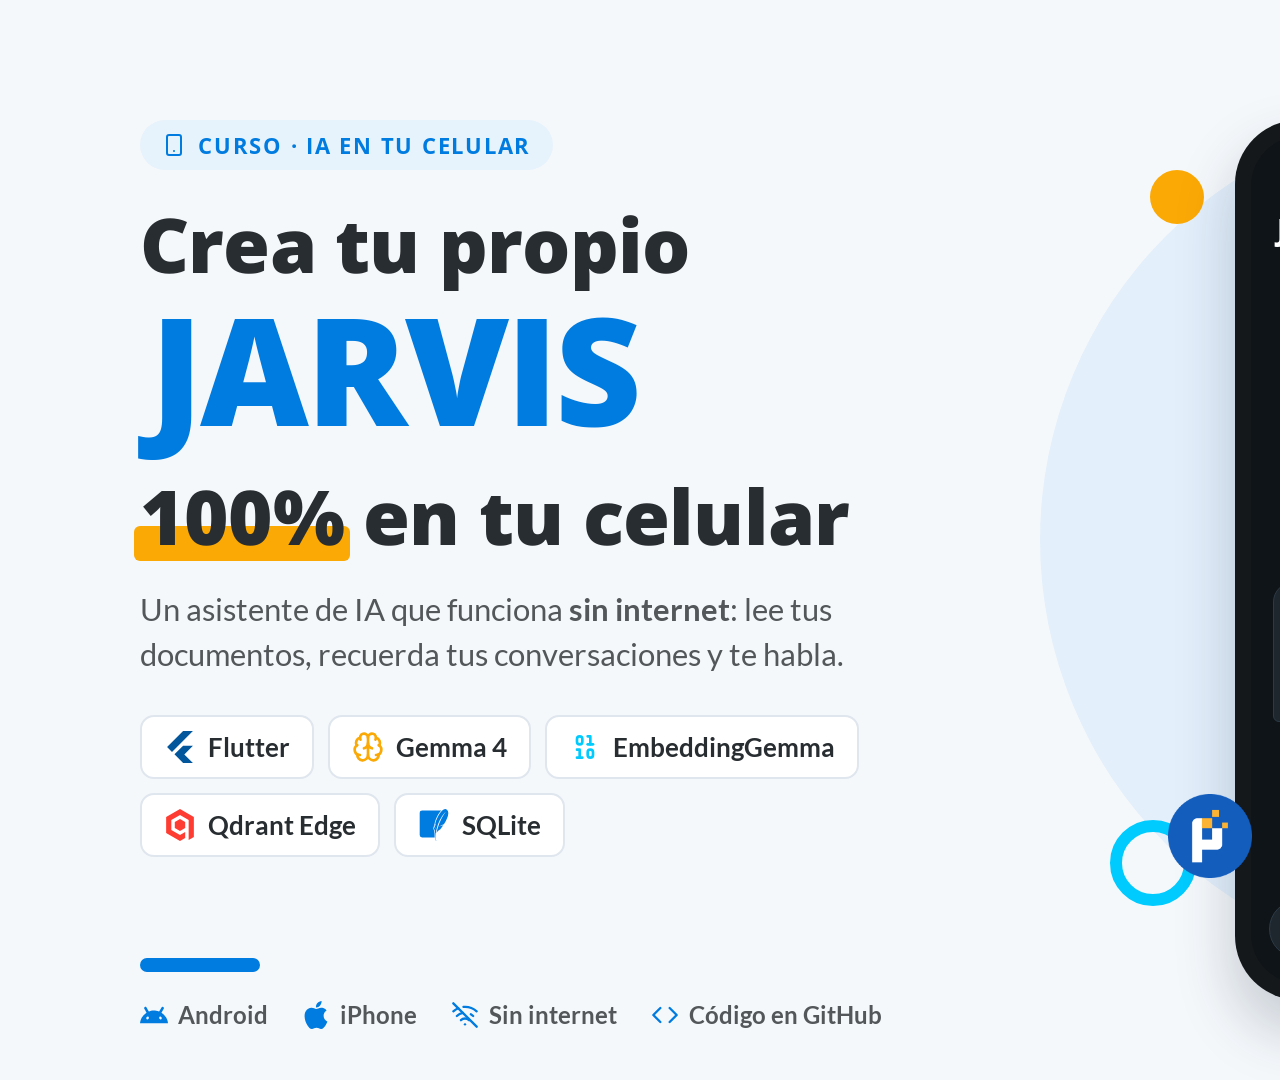
==== jarvis-movil/video/escenas/portada.html @ 3cedccb4 "JARVIS móvil: diseño de la portada (estilo EDteam, claro y oscuro) Fuentes Open Sans y Lato (OFL) y " ====
<!doctype html>
<html lang="es">
<head>
  <meta charset="utf-8">
  <link rel="stylesheet" href="estilos.css">
  <style>
    /* ---------- formas decorativas planas ---------- */
    .forma { position: absolute; }
    .circulo-grande { width: 860px; height: 860px; border-radius: 50%; background: var(--forma); left: 1040px; top: 110px; }
    .punto-amarillo { width: 54px; height: 54px; border-radius: 50%; background: var(--enfasis); left: 1150px; top: 170px; }
    .cuadro-rojo { width: 40px; height: 40px; border-radius: 10px; background: var(--terciario); left: 1790px; top: 300px; transform: rotate(18deg); }
    .anillo-celeste { width: 86px; height: 86px; border-radius: 50%; border: 12px solid var(--secundario); left: 1110px; top: 820px; }
    .puntos { width: 150px; height: 110px; left: 1720px; top: 760px;
      background-image: radial-gradient(var(--primario) 3px, transparent 3.5px); background-size: 25px 25px; opacity: .55; }
    .barra-azul { width: 120px; height: 14px; border-radius: 7px; background: var(--primario); left: 140px; top: 958px; }

    /* ---------- texto ---------- */
    .izq { position: absolute; left: 140px; top: 120px; width: 900px; }
    .t1 { font: 800 76px/1.05 "Open Sans"; margin: 34px 0 0; letter-spacing: -0.01em; }
    .t2 { font: 800 150px/1.12 "Open Sans"; margin: 0 0 0 10px; color: var(--primario); letter-spacing: -0.02em; }
    .t3 { font: 800 76px/1.1 "Open Sans"; margin: 22px 0 0; letter-spacing: -0.01em; }
    .sub { font: 400 31px/1.45 "Lato"; color: var(--suave); margin-top: 30px; max-width: 840px; }
    .chips { display: flex; flex-wrap: wrap; gap: 14px; margin-top: 38px; max-width: 900px; }
    .insignias { position: absolute; left: 140px; top: 1000px; display: flex; gap: 34px; font: 700 24px "Lato"; color: var(--suave); }
    .insignias span { display: inline-flex; align-items: center; gap: 10px; }
    .insignias .icono { width: 28px; height: 28px; color: var(--primario); }

    /* ---------- celular ---------- */
    .celular { position: absolute; left: 1235px; top: 120px; width: 440px; height: 880px;
      border-radius: 64px; background: #15181b; padding: 16px; box-shadow: 0 30px 60px rgba(17, 37, 61, .22); }
    .pantalla { width: 100%; height: 100%; border-radius: 50px; background: #0f1418; overflow: hidden; position: relative; color: #fff; }
    .isla { position: absolute; left: 50%; top: 14px; width: 120px; height: 32px; border-radius: 16px; background: #000; transform: translateX(-50%); }
    .estado-tel { display: flex; justify-content: space-between; padding: 18px 34px 0; font: 700 18px "Lato"; color: #e8eef3; }
    .estado-tel .icono { width: 20px; height: 20px; }
    .app-top { display: flex; align-items: center; justify-content: space-between; padding: 30px 26px 0; }
    .app-top h3 { margin: 0; font: 800 30px "Open Sans"; letter-spacing: .12em; }
    .modo { display: inline-flex; align-items: center; gap: 8px; padding: 7px 14px; border-radius: 999px;
      background: rgba(31, 179, 106, .16); color: #4ade80; font: 700 16px "Lato"; }
    .modo .icono { width: 18px; height: 18px; }
    .orbe { position: relative; width: 170px; height: 170px; margin: 34px auto 0; }
    .orbe span { position: absolute; border-radius: 50%; }
    .o1 { inset: 0; border: 6px solid var(--primario); border-left-color: transparent; border-right-color: transparent; }
    .o2 { inset: 24px; border: 5px solid var(--secundario); border-top-color: transparent; }
    .o3 { inset: 52px; background: var(--secundario); }
    .o4 { inset: 70px; background: #fff; }
    .estado-app { text-align: center; margin-top: 16px; font: 700 15px "Lato"; letter-spacing: .22em; color: var(--secundario); }
    .chat { padding: 26px 22px 0; display: flex; flex-direction: column; gap: 14px; }
    .msg { max-width: 82%; padding: 14px 18px; border-radius: 20px; font: 400 19px/1.4 "Lato"; }
    .msg.tu { align-self: flex-end; background: var(--primario); border-bottom-right-radius: 6px; }
    .msg.ia { background: #1f272e; border: 1px solid #2c3a45; border-bottom-left-radius: 6px; }
    .fuente-doc { display: inline-flex; align-items: center; gap: 6px; margin-top: 8px; font: 700 14px "Lato"; color: var(--enfasis); }
    .fuente-doc .icono { width: 15px; height: 15px; }
    .entrada { position: absolute; left: 18px; right: 18px; bottom: 26px; display: flex; gap: 10px; align-items: center; }
    .campo { flex: 1; height: 58px; border-radius: 29px; background: #1f272e; border: 1px solid #2c3a45;
      display: flex; align-items: center; padding: 0 22px; font: 400 18px "Lato"; color: #8a9aa8; }
    .mic { width: 58px; height: 58px; border-radius: 50%; background: var(--primario); display: grid; place-items: center; }
    .mic .icono { width: 26px; height: 26px; color: #fff; }

    .logo { position: absolute; right: 28px; bottom: 22px; width: 84px; height: 84px; }
  </style>
</head>
<body>
  <div id="escena">
    <div class="forma circulo-grande"></div>
    <div class="forma punto-amarillo"></div>
    <div class="forma cuadro-rojo"></div>
    <div class="forma anillo-celeste"></div>
    <div class="forma puntos"></div>

    <div class="izq">
      <span class="kicker" id="k"></span>
      <h1 class="t1">Crea tu propio</h1>
      <div class="t2">JARVIS</div>
      <div class="t3"><span class="resaltado">100%</span> en tu celular</div>
      <div class="sub">Un asistente de IA que funciona <b>sin internet</b>: lee tus documentos, recuerda tus conversaciones y te habla.</div>
      <div class="chips" id="chips"></div>
    </div>
    <div class="forma barra-azul"></div>
    <div class="insignias" id="insignias"></div>

    <div class="celular">
      <div class="pantalla">
        <div class="isla"></div>
        <div class="estado-tel"><span>9:41</span><span id="iconos-tel"></span></div>
        <div class="app-top"><h3>JARVIS</h3><span class="modo" id="modo"></span></div>
        <div class="orbe"><span class="o1"></span><span class="o2"></span><span class="o3"></span><span class="o4"></span></div>
        <div class="estado-app">EN LÍNEA · LOCAL</div>
        <div class="chat">
          <div class="msg tu">¿Qué tengo el miércoles?</div>
          <div class="msg ia">Tienes que entregar el proyecto de la tienda online antes de las 6 de la tarde.
            <div class="fuente-doc" id="fuente"></div></div>
          <div class="msg tu">¿Y cómo se llama mi perro?</div>
        </div>
        <div class="entrada"><div class="campo">Pregúntale a JARVIS...</div><div class="mic" id="mic"></div></div>
      </div>
    </div>
    <img class="logo" src="../marca/logo.png">
  </div>
  <script src="lib/iconos.js"></script>
  <script>
    const tema = new URLSearchParams(location.search).get("tema");
    if (tema === "oscuro") document.body.classList.add("oscuro");
    const ico = (n, c = "") => `<span class="icono" style="${c ? "color:" + c : ""}">${ICONOS[n] || ""}</span>`;
    document.querySelector("#k").innerHTML = ico("smartphone") + "Curso · IA en tu celular";
    const chips = [["si_flutter", "Flutter", "#02569b"], ["brain", "Gemma 4", "#fba905"], ["binary", "EmbeddingGemma", "#00cbff"],
                   ["si_qdrant", "Qdrant Edge", "#ff3c32"], ["si_sqlite", "SQLite", "#007bdf"]];
    document.querySelector("#chips").innerHTML = chips.map(([i, t, c]) => `<span class="chip">${ico(i, c)}${t}</span>`).join("");
    document.querySelector("#insignias").innerHTML =
      `<span>${ico("si_android")}Android</span><span>${ico("si_apple")}iPhone</span><span>${ico("wifi-off")}Sin internet</span><span>${ico("code")}Código en GitHub</span>`;
    document.querySelector("#iconos-tel").innerHTML = ico("plane") + " " + ico("battery-charging");
    document.querySelector("#modo").innerHTML = ico("plane") + "Sin internet";
    document.querySelector("#fuente").innerHTML = ico("file-text") + "agenda.txt";
    document.querySelector("#mic").innerHTML = ico("mic");
    document.fonts.ready.then(() => (window.__listo = true));
  </script>
</body>
</html>
---- jarvis-movil/video/escenas/estilos.css ----
/* Estilo inspirado en la guía de EDteam (ux.ed.team): Open Sans para títulos,
   Lato para el contenido, colores planos y sin degradados. */
@font-face { font-family: "Open Sans"; font-weight: 400; src: url(fuentes/open-sans-latin-400-normal.woff2) format("woff2"); }
@font-face { font-family: "Open Sans"; font-weight: 600; src: url(fuentes/open-sans-latin-600-normal.woff2) format("woff2"); }
@font-face { font-family: "Open Sans"; font-weight: 700; src: url(fuentes/open-sans-latin-700-normal.woff2) format("woff2"); }
@font-face { font-family: "Open Sans"; font-weight: 800; src: url(fuentes/open-sans-latin-800-normal.woff2) format("woff2"); }
@font-face { font-family: "Lato"; font-weight: 400; src: url(fuentes/lato-latin-400-normal.woff2) format("woff2"); }
@font-face { font-family: "Lato"; font-weight: 700; src: url(fuentes/lato-latin-700-normal.woff2) format("woff2"); }
@font-face { font-family: "Lato"; font-weight: 900; src: url(fuentes/lato-latin-900-normal.woff2) format("woff2"); }

:root {
  --primario: #007bdf;
  --secundario: #00cbff;
  --terciario: #ff3c32;
  --enfasis: #fba905;
  --oscuro: #282d31;
  --texto-gris: #53575a;
  --verde: #1fb36a;
}

/* Tema claro (por defecto) */
body {
  --fondo: #f5f8fb;
  --superficie: #ffffff;
  --borde: #dfe6ee;
  --texto: #282d31;
  --suave: #53575a;
  --forma: #e3effb;
  --primario-suave: #e6f2fc;
}
/* Tema oscuro */
body.oscuro {
  --fondo: #282d31;
  --superficie: #33393e;
  --borde: #41484e;
  --texto: #ffffff;
  --suave: #b8c0c7;
  --forma: #30363b;
  --primario-suave: #18364f;
}

* { box-sizing: border-box; }
html, body {
  margin: 0; width: 1920px; height: 1080px; overflow: hidden;
  background: var(--fondo); color: var(--texto);
  font-family: "Lato", sans-serif;
  -webkit-font-smoothing: antialiased;
}
#escena { position: absolute; inset: 0; }

h1, h2, h3, .titulo { font-family: "Open Sans", sans-serif; }

.kicker {
  display: inline-flex; align-items: center; gap: 12px;
  padding: 10px 22px; border-radius: 999px;
  background: var(--primario-suave); color: var(--primario);
  font: 700 22px "Open Sans"; letter-spacing: .08em; text-transform: uppercase;
}
.kicker .icono { width: 24px; height: 24px; }

.icono { display: inline-grid; place-items: center; }
.icono svg { width: 100%; height: 100%; }

.chip {
  display: inline-flex; align-items: center; gap: 12px;
  padding: 14px 22px; border-radius: 14px;
  background: var(--superficie); border: 2px solid var(--borde);
  font: 700 26px "Lato";
}
.chip .icono { width: 32px; height: 32px; }

.tarjeta {
  background: var(--superficie); border: 2px solid var(--borde); border-radius: 22px;
}
.resaltado { position: relative; white-space: nowrap; z-index: 0; }
.resaltado::after {
  content: ""; position: absolute; left: -6px; right: -6px; bottom: 6px; height: 34%;
  background: var(--enfasis); z-index: -1; border-radius: 6px;
}
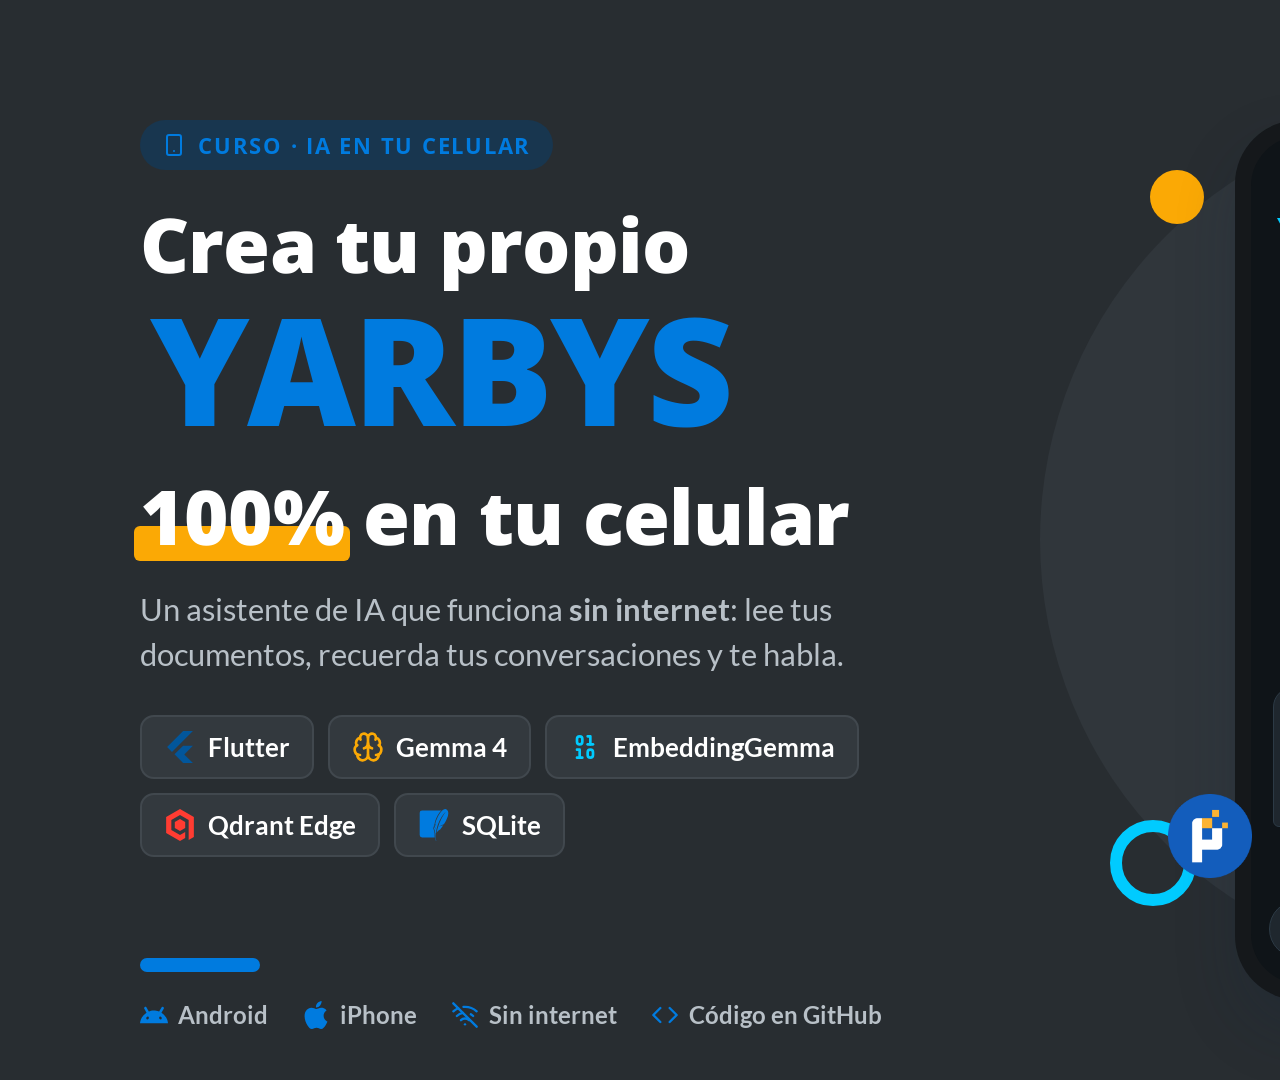
==== commit ff68271e: "YARBYS móvil: portada oscura y núcleo estilo JARVIS en la app El núcleo (escenas/lib/nucleo.js) son " ====
--- a/jarvis-movil/video/escenas/portada.html
+++ b/jarvis-movil/video/escenas/portada.html
@@ -33,17 +33,12 @@
     .estado-tel { display: flex; justify-content: space-between; padding: 18px 34px 0; font: 700 18px "Lato"; color: #e8eef3; }
     .estado-tel .icono { width: 20px; height: 20px; }
     .app-top { display: flex; align-items: center; justify-content: space-between; padding: 30px 26px 0; }
-    .app-top h3 { margin: 0; font: 800 30px "Open Sans"; letter-spacing: .12em; }
+    .app-top h3 { margin: 0; font: 800 28px "Open Sans"; letter-spacing: .16em; color: var(--secundario); }
     .modo { display: inline-flex; align-items: center; gap: 8px; padding: 7px 14px; border-radius: 999px;
       background: rgba(31, 179, 106, .16); color: #4ade80; font: 700 16px "Lato"; }
     .modo .icono { width: 18px; height: 18px; }
-    .orbe { position: relative; width: 170px; height: 170px; margin: 34px auto 0; }
-    .orbe span { position: absolute; border-radius: 50%; }
-    .o1 { inset: 0; border: 6px solid var(--primario); border-left-color: transparent; border-right-color: transparent; }
-    .o2 { inset: 24px; border: 5px solid var(--secundario); border-top-color: transparent; }
-    .o3 { inset: 52px; background: var(--secundario); }
-    .o4 { inset: 70px; background: #fff; }
-    .estado-app { text-align: center; margin-top: 16px; font: 700 15px "Lato"; letter-spacing: .22em; color: var(--secundario); }
+    #nucleo-app { display: block; margin: 6px auto 0; overflow: visible; }
+    .estado-app { text-align: center; margin-top: 2px; font: 700 14px "JetBrains Mono"; letter-spacing: .18em; color: var(--secundario); }
     .chat { padding: 26px 22px 0; display: flex; flex-direction: column; gap: 14px; }
     .msg { max-width: 82%; padding: 14px 18px; border-radius: 20px; font: 400 19px/1.4 "Lato"; }
     .msg.tu { align-self: flex-end; background: var(--primario); border-bottom-right-radius: 6px; }
@@ -70,7 +65,7 @@
     <div class="izq">
       <span class="kicker" id="k"></span>
       <h1 class="t1">Crea tu propio</h1>
-      <div class="t2">JARVIS</div>
+      <div class="t2">YARBYS</div>
       <div class="t3"><span class="resaltado">100%</span> en tu celular</div>
       <div class="sub">Un asistente de IA que funciona <b>sin internet</b>: lee tus documentos, recuerda tus conversaciones y te habla.</div>
       <div class="chips" id="chips"></div>
@@ -82,24 +77,25 @@
       <div class="pantalla">
         <div class="isla"></div>
         <div class="estado-tel"><span>9:41</span><span id="iconos-tel"></span></div>
-        <div class="app-top"><h3>JARVIS</h3><span class="modo" id="modo"></span></div>
-        <div class="orbe"><span class="o1"></span><span class="o2"></span><span class="o3"></span><span class="o4"></span></div>
-        <div class="estado-app">EN LÍNEA · LOCAL</div>
+        <div class="app-top"><h3>YARBYS</h3><span class="modo" id="modo"></span></div>
+        <svg id="nucleo-app" width="320" height="320" viewBox="-160 -160 320 320"></svg>
+        <div class="estado-app">MODO LOCAL · GEMMA 4</div>
         <div class="chat">
           <div class="msg tu">¿Qué tengo el miércoles?</div>
           <div class="msg ia">Tienes que entregar el proyecto de la tienda online antes de las 6 de la tarde.
             <div class="fuente-doc" id="fuente"></div></div>
-          <div class="msg tu">¿Y cómo se llama mi perro?</div>
         </div>
-        <div class="entrada"><div class="campo">Pregúntale a JARVIS...</div><div class="mic" id="mic"></div></div>
+        <div class="entrada"><div class="campo">Habla con YARBYS...</div><div class="mic" id="mic"></div></div>
       </div>
     </div>
     <img class="logo" src="../marca/logo.png">
   </div>
   <script src="lib/iconos.js"></script>
+  <script src="lib/nucleo.js"></script>
   <script>
     const tema = new URLSearchParams(location.search).get("tema");
-    if (tema === "oscuro") document.body.classList.add("oscuro");
+    if (tema !== "claro") document.body.classList.add("oscuro");
+    dibujarNucleo(document.querySelector("#nucleo-app"), 132, { nombre: "YARBYS", estado: "EN LÍNEA" });
     const ico = (n, c = "") => `<span class="icono" style="${c ? "color:" + c : ""}">${ICONOS[n] || ""}</span>`;
     document.querySelector("#k").innerHTML = ico("smartphone") + "Curso · IA en tu celular";
     const chips = [["si_flutter", "Flutter", "#02569b"], ["brain", "Gemma 4", "#fba905"], ["binary", "EmbeddingGemma", "#00cbff"],
--- a/jarvis-movil/video/escenas/estilos.css
+++ b/jarvis-movil/video/escenas/estilos.css
@@ -7,6 +7,8 @@
 @font-face { font-family: "Lato"; font-weight: 400; src: url(fuentes/lato-latin-400-normal.woff2) format("woff2"); }
 @font-face { font-family: "Lato"; font-weight: 700; src: url(fuentes/lato-latin-700-normal.woff2) format("woff2"); }
 @font-face { font-family: "Lato"; font-weight: 900; src: url(fuentes/lato-latin-900-normal.woff2) format("woff2"); }
+@font-face { font-family: "JetBrains Mono"; font-weight: 400; src: url(fuentes/jetbrains-mono-latin-400-normal.woff2) format("woff2"); }
+@font-face { font-family: "JetBrains Mono"; font-weight: 700; src: url(fuentes/jetbrains-mono-latin-700-normal.woff2) format("woff2"); }
 
 :root {
   --primario: #007bdf;
@@ -28,6 +30,19 @@
   --forma: #e3effb;
   --primario-suave: #e6f2fc;
 }
+/* Tema HUD (Iron Man): fondo plano muy oscuro, líneas holográficas celestes */
+body.hud {
+  --fondo: #111518;
+  --superficie: #182026;
+  --borde: #23404f;
+  --texto: #ffffff;
+  --suave: #a9bcc9;
+  --forma: #16242c;
+  --primario-suave: #0f2f3d;
+  --hud: #00cbff;
+  --hud-tenue: rgba(0, 203, 255, 0.28);
+}
+.mono { font-family: "JetBrains Mono", monospace; }
 /* Tema oscuro */
 body.oscuro {
   --fondo: #282d31;
